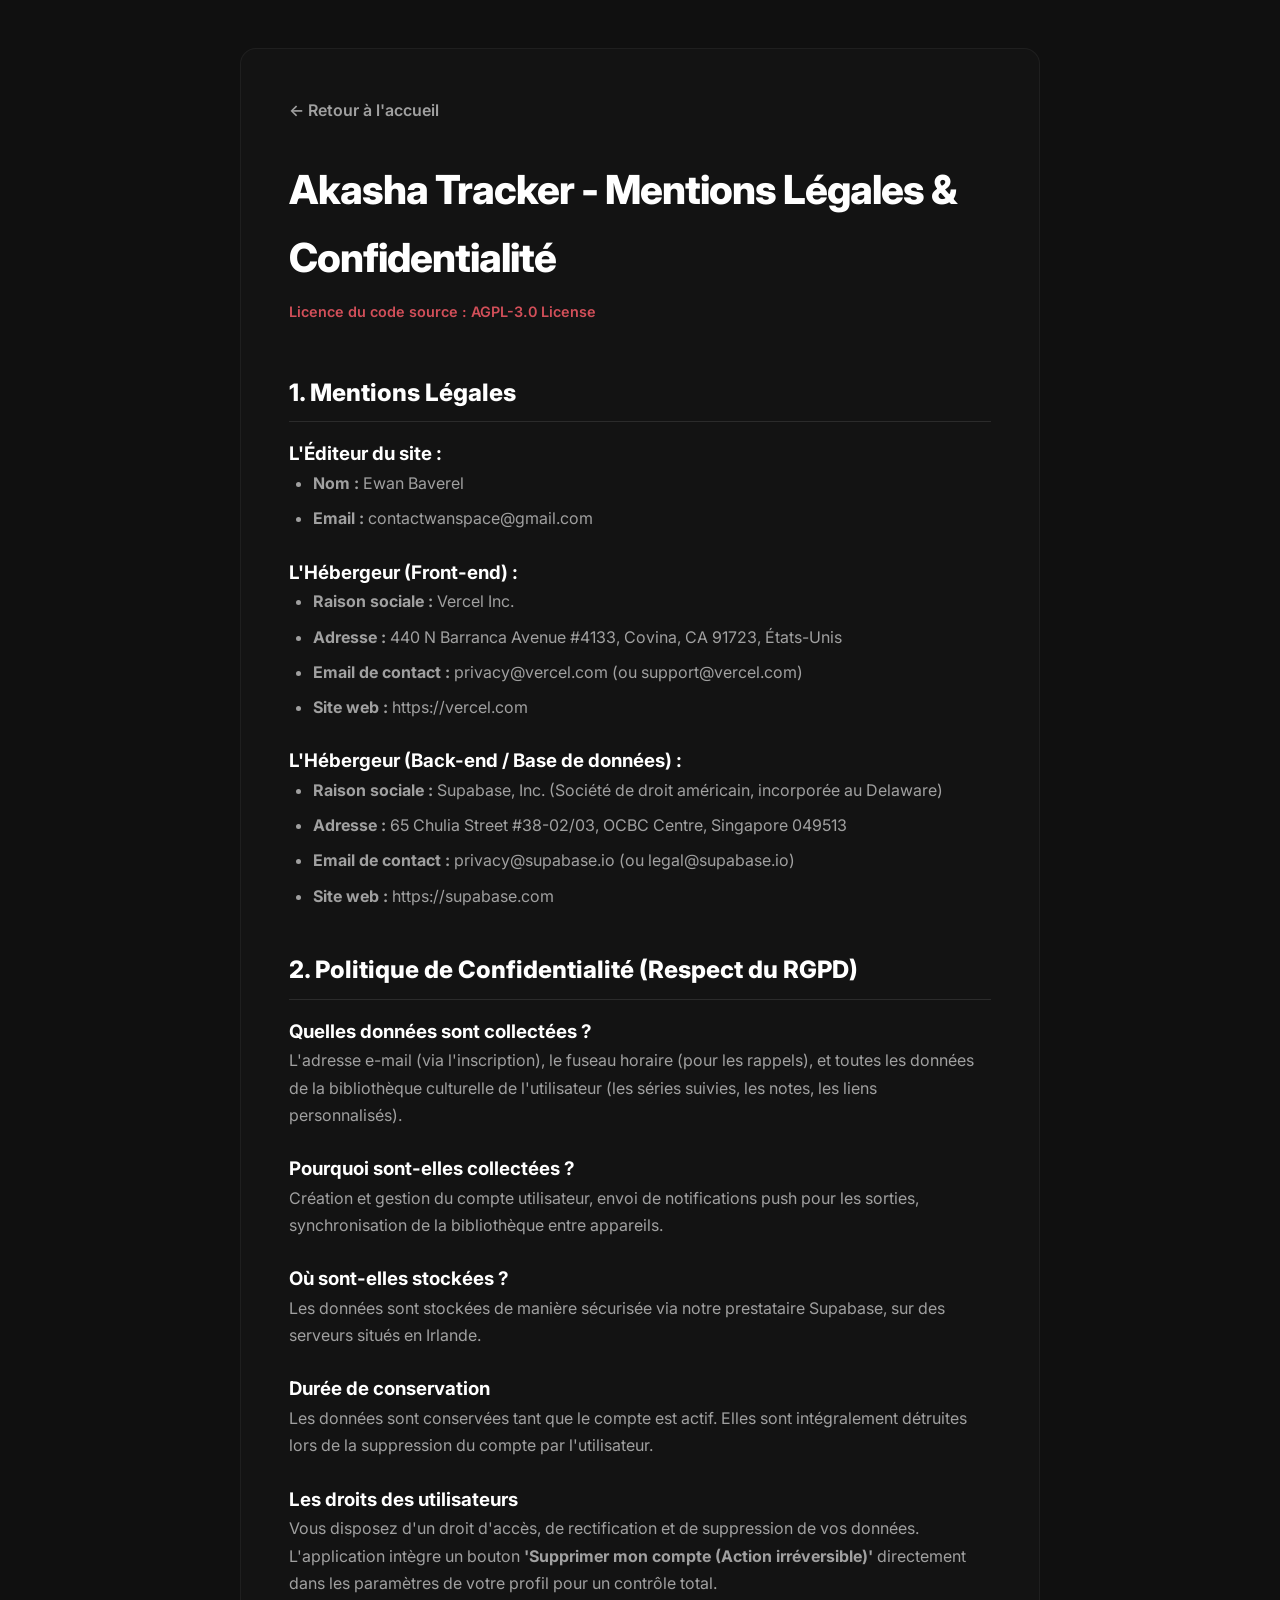
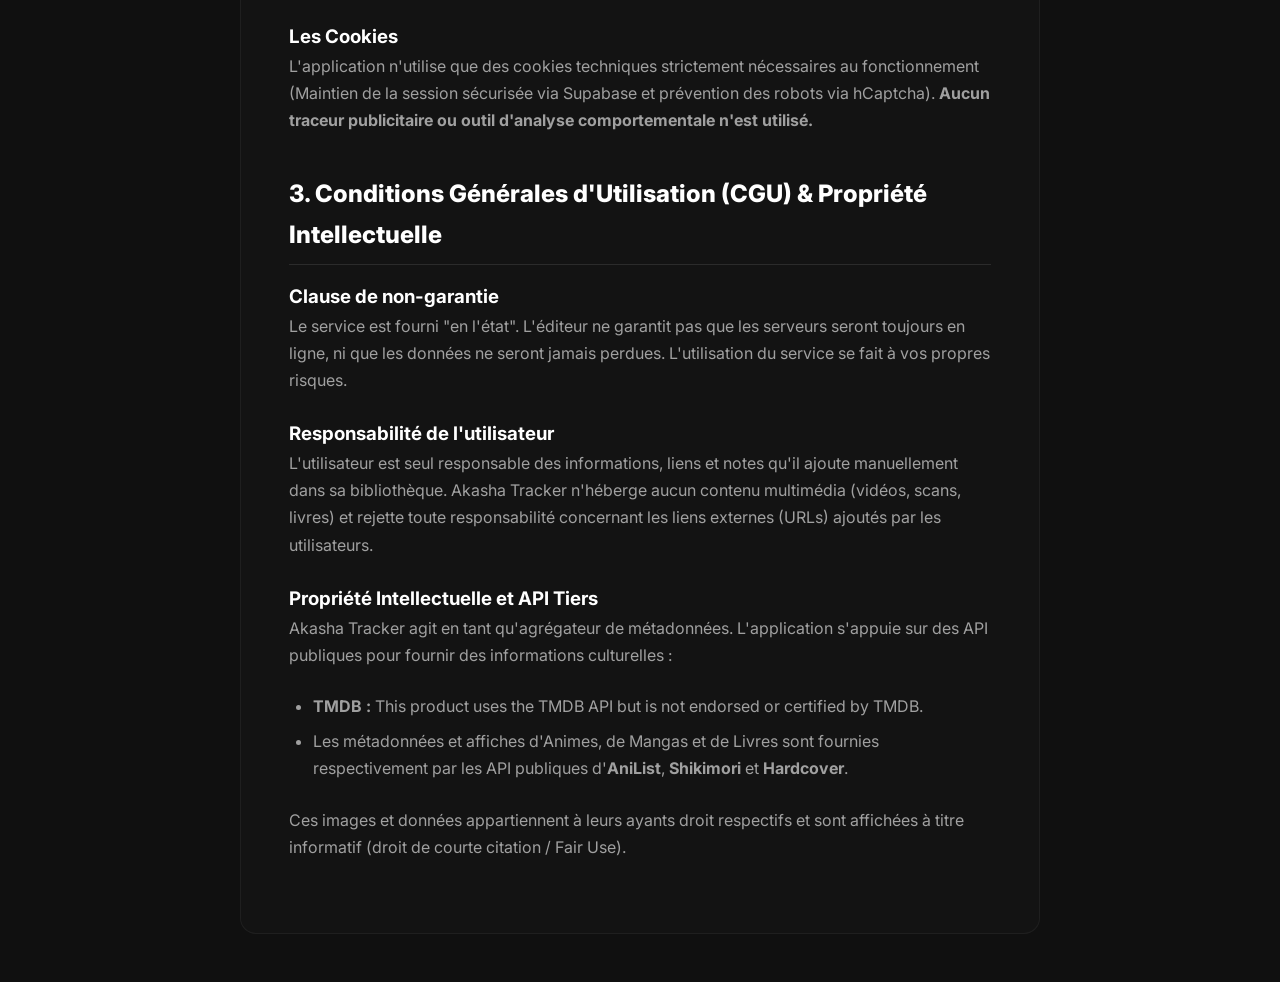
==== legal.html @ f6eb3586 "Add legal pages, 404 page and LICENSE Introduce site legal assets: add legal.html (French) and legal" ====
<!DOCTYPE html>
<html lang="fr">
<head>
    <meta charset="UTF-8">
    <meta name="viewport" content="width=device-width, initial-scale=1.0">
    <title>Akasha Tracker - Mentions Légales & Confidentialité</title>
    <meta name="description" content="Mentions légales, conditions d'utilisation et politique de confidentialité de l'application Akasha.">
    <link rel="stylesheet" href="/legal.css">
</head>
<body>
    <div class="legal-container">
        <div class="back-nav">
            <a href="/" class="btn-back">← Retour à l'accueil</a>
        </div>

        <h1>Akasha Tracker - Mentions Légales & Confidentialité</h1>
        <span class="last-updated">Licence du code source : AGPL-3.0 License <!-- --></span>

        <div class="legal-card">
            <h2>1. Mentions Légales <!-- --></h2>
            
            <h3>L'Éditeur du site :</h3>
            <ul>
                <li><strong>Nom :</strong> Ewan Baverel <!-- --></li>
                <li><strong>Email :</strong> contactwanspace@gmail.com <!-- --></li>
            </ul>

            <h3>L'Hébergeur (Front-end) :</h3>
            <ul>
                <li><strong>Raison sociale :</strong> Vercel Inc. <!-- --></li>
                <li><strong>Adresse :</strong> 440 N Barranca Avenue #4133, Covina, CA 91723, États-Unis <!-- --></li>
                <li><strong>Email de contact :</strong> privacy@vercel.com (ou support@vercel.com) <!-- --></li>
                <li><strong>Site web :</strong> https://vercel.com <!-- --></li>
            </ul>

            <h3>L'Hébergeur (Back-end / Base de données) :</h3>
            <ul>
                <li><strong>Raison sociale :</strong> Supabase, Inc. (Société de droit américain, incorporée au Delaware) <!-- --></li>
                <li><strong>Adresse :</strong> 65 Chulia Street #38-02/03, OCBC Centre, Singapore 049513 <!-- --></li>
                <li><strong>Email de contact :</strong> privacy@supabase.io (ou legal@supabase.io) <!-- --></li>
                <li><strong>Site web :</strong> https://supabase.com <!-- --></li>
            </ul>
        </div>

        <div class="legal-card">
            <h2>2. Politique de Confidentialité (Respect du RGPD) <!-- --></h2>
            
            <h3>Quelles données sont collectées ?</h3>
            <p>L'adresse e-mail (via l'inscription), le fuseau horaire (pour les rappels), et toutes les données de la bibliothèque culturelle de l'utilisateur (les séries suivies, les notes, les liens personnalisés). <!-- --></p>

            <h3>Pourquoi sont-elles collectées ?</h3>
            <p>Création et gestion du compte utilisateur, envoi de notifications push pour les sorties, synchronisation de la bibliothèque entre appareils. <!-- --></p>

            <h3>Où sont-elles stockées ?</h3>
            <p>Les données sont stockées de manière sécurisée via notre prestataire Supabase, sur des serveurs situés en Irlande. <!-- --></p>

            <h3>Durée de conservation</h3>
            <p>Les données sont conservées tant que le compte est actif. Elles sont intégralement détruites lors de la suppression du compte par l'utilisateur. <!-- --></p>

            <h3>Les droits des utilisateurs</h3>
            <p>Vous disposez d'un droit d'accès, de rectification et de suppression de vos données. L'application intègre un bouton <strong>'Supprimer mon compte (Action irréversible)'</strong> directement dans les paramètres de votre profil pour un contrôle total. <!-- --></p>

            <h3>Les Cookies</h3>
            <p>L'application n'utilise que des cookies techniques strictement nécessaires au fonctionnement (Maintien de la session sécurisée via Supabase et prévention des robots via hCaptcha). <strong>Aucun traceur publicitaire ou outil d'analyse comportementale n'est utilisé.</strong> <!-- --></p>
        </div>

        <div class="legal-card">
            <h2>3. Conditions Générales d'Utilisation (CGU) & Propriété Intellectuelle <!-- --></h2>
            
            <h3>Clause de non-garantie</h3>
            <p>Le service est fourni "en l'état". L'éditeur ne garantit pas que les serveurs seront toujours en ligne, ni que les données ne seront jamais perdues. L'utilisation du service se fait à vos propres risques. <!-- --></p>

            <h3>Responsabilité de l'utilisateur</h3>
            <p>L'utilisateur est seul responsable des informations, liens et notes qu'il ajoute manuellement dans sa bibliothèque. Akasha Tracker n'héberge aucun contenu multimédia (vidéos, scans, livres) et rejette toute responsabilité concernant les liens externes (URLs) ajoutés par les utilisateurs. <!-- --></p>

            <h3>Propriété Intellectuelle et API Tiers</h3>
            <p>Akasha Tracker agit en tant qu'agrégateur de métadonnées. L'application s'appuie sur des API publiques pour fournir des informations culturelles : <!-- --></p>
            <ul>
                <li><strong>TMDB :</strong> This product uses the TMDB API but is not endorsed or certified by TMDB. <!-- --></li>
                <li>Les métadonnées et affiches d'Animes, de Mangas et de Livres sont fournies respectivement par les API publiques d'<strong>AniList</strong>, <strong>Shikimori</strong> et <strong>Hardcover</strong>. <!-- --></li>
            </ul>
            <p>Ces images et données appartiennent à leurs ayants droit respectifs et sont affichées à titre informatif (droit de courte citation / Fair Use). <!-- --></p>
        </div>
    </div>
</body>
</html>
---- legal.css ----
/* legal.css - Optimisé pour la lisibilité de longs textes */
@import url('https://fonts.googleapis.com/css2?family=Inter:wght@400;600;800&display=swap');

:root {
    --bg-dark: #101010;
    --text-main: #ffffff;
    --text-muted: #a0a0a0;
    --akasha-red: #d24f59;
    --akasha-red-hover: #b8434c;
    --font-sans: 'Inter', sans-serif;
}

* { margin: 0; padding: 0; box-sizing: border-box; font-family: var(--font-sans); }

body {
    background-color: var(--bg-dark);
    color: var(--text-main);
    line-height: 1.7;
    padding: 3rem 1.5rem;
}

/* Conteneur restreint pour éviter les lignes infinies illisibles sur PC */
.legal-container {
    max-width: 800px;
    margin: 0 auto;
    background: rgba(22, 22, 22, 0.6);
    border: 1px solid rgba(255, 255, 255, 0.05);
    border-radius: 16px;
    padding: 3rem;
}

h1 { font-size: 2.5rem; font-weight: 800; margin-bottom: 0.5rem; letter-spacing: -1px; }
.last-updated { color: var(--akasha-red); font-weight: 600; font-size: 0.9rem; margin-bottom: 3rem; display: block; }

h2 { font-size: 1.5rem; font-weight: 800; margin-top: 2.5rem; margin-bottom: 1rem; border-bottom: 1px solid rgba(255,255,255,0.1); padding-bottom: 0.5rem; }

p, ul { color: var(--text-muted); margin-bottom: 1.5rem; font-size: 1rem; }
ul { padding-left: 1.5rem; }
li { margin-bottom: 0.5rem; }
a { color: var(--akasha-red); text-decoration: none; font-weight: 600; }
a:hover { text-decoration: underline; }

/* Bouton de retour en haut de page */
.back-nav { margin-bottom: 2rem; }
.btn-back { display: inline-flex; align-items: center; gap: 8px; color: var(--text-muted); text-decoration: none; font-weight: 600; transition: color 0.2s; }
.btn-back:hover { color: var(--text-main); text-decoration: none; }

@media (max-width: 768px) {
    .legal-container { padding: 1.5rem; border-radius: 12px; }
    h1 { font-size: 2rem; }
}
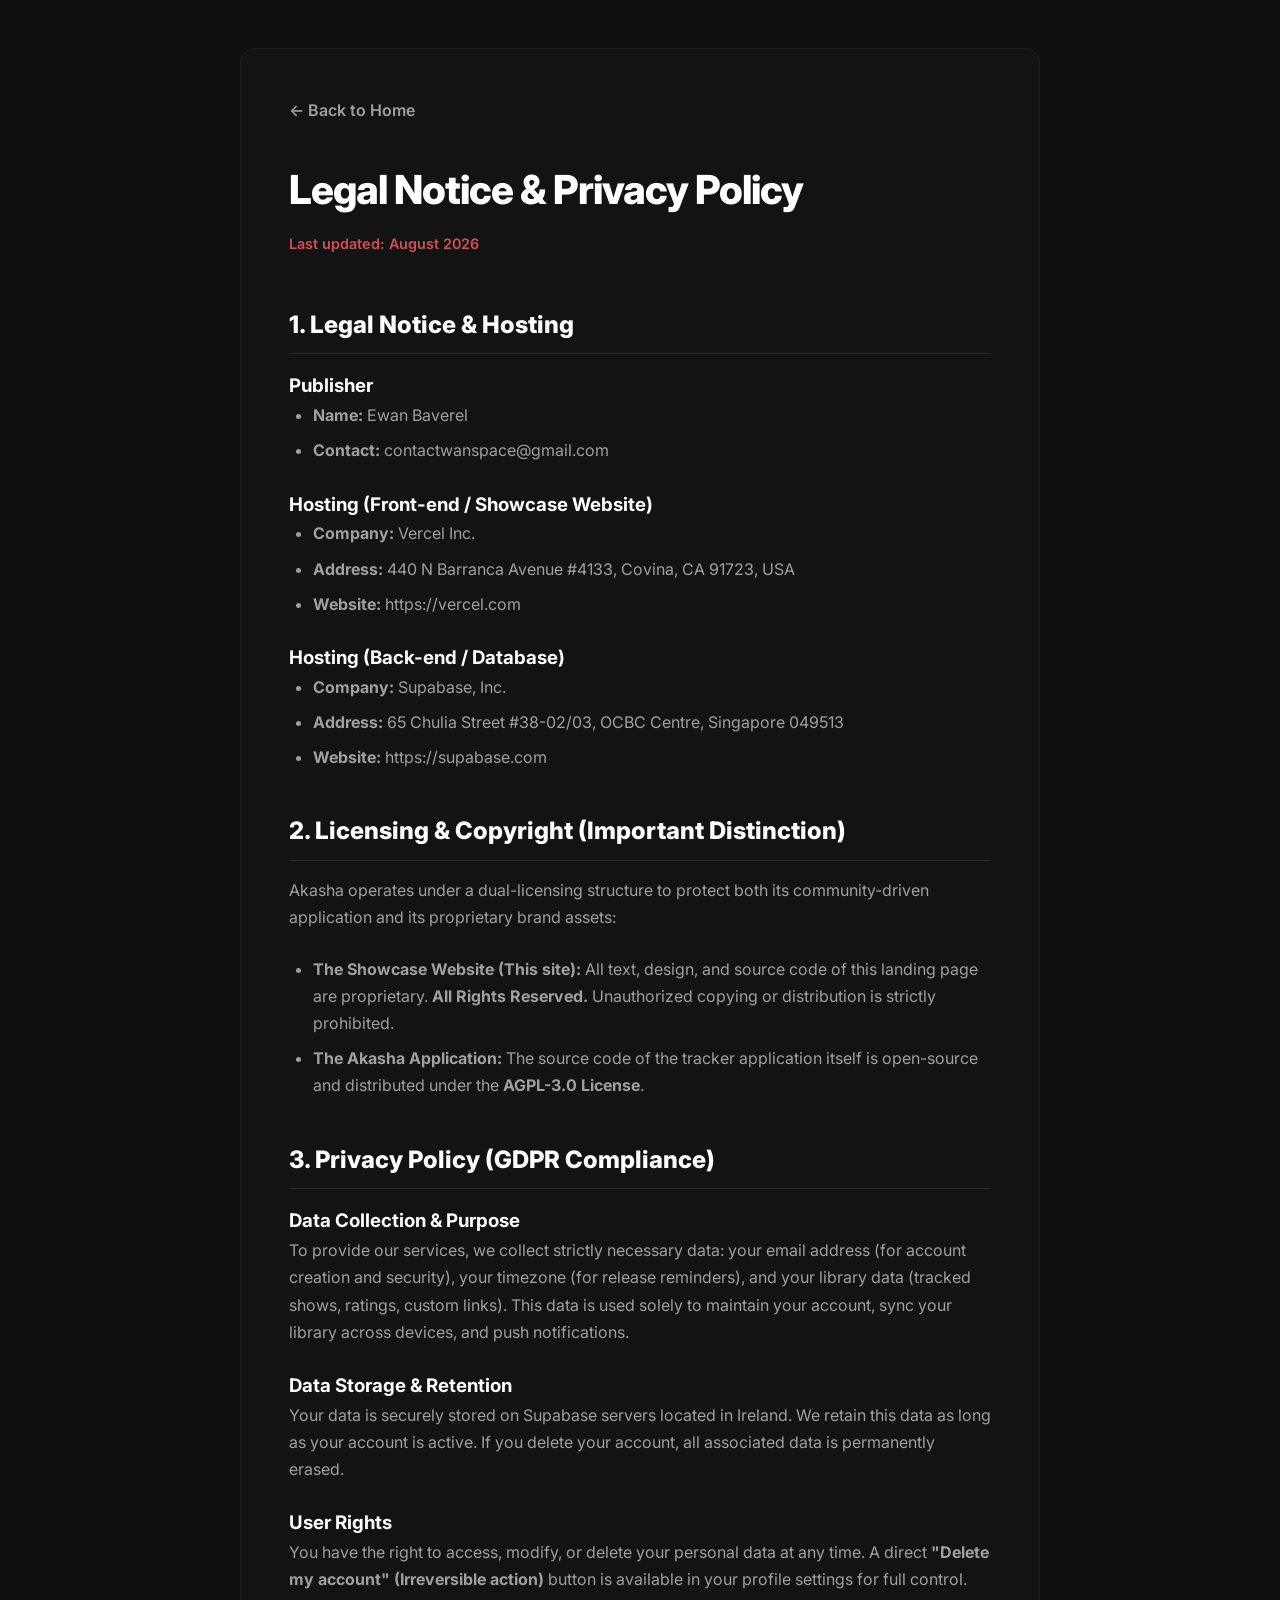
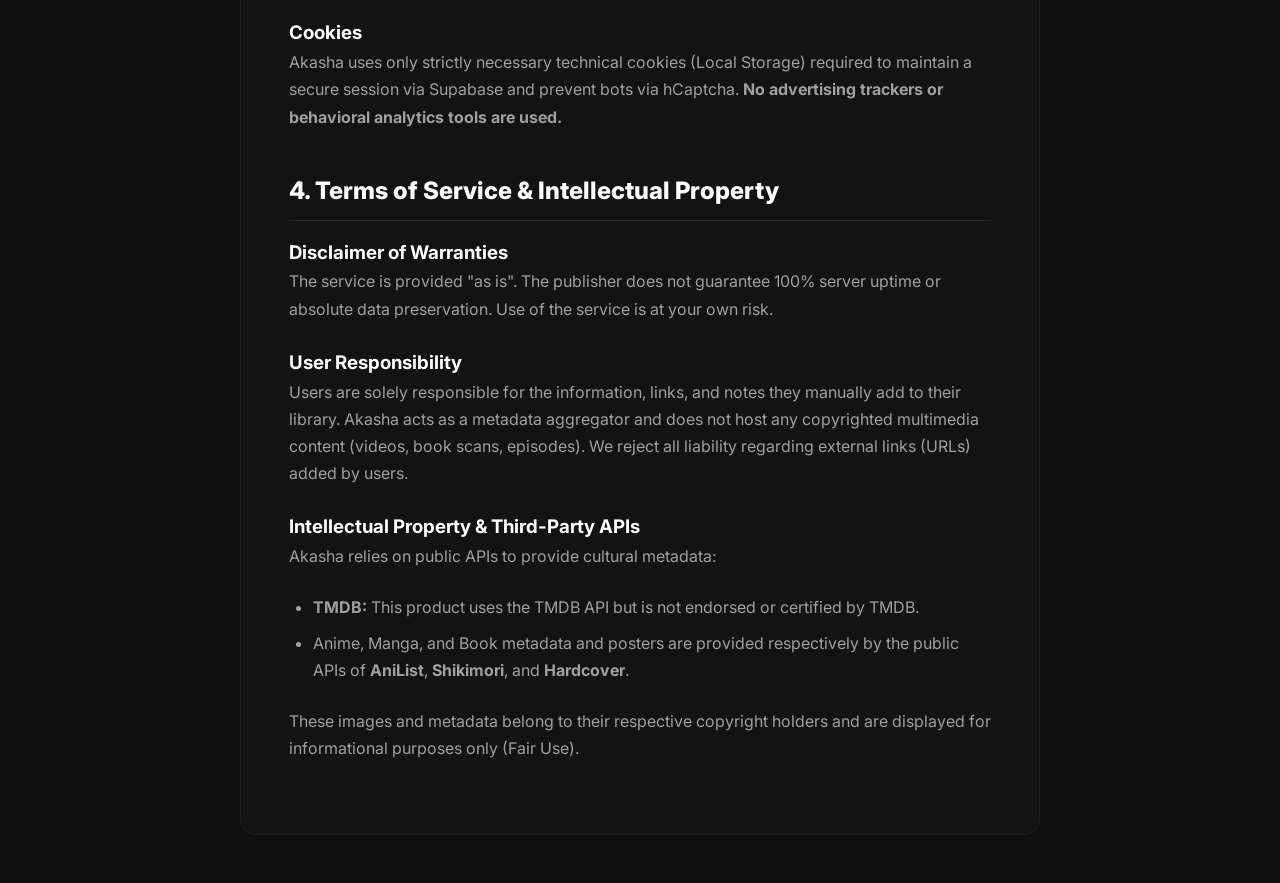
==== commit c75b30e2: "Update legal.html" ====
--- a/legal.html
+++ b/legal.html
@@ -1,85 +1,86 @@
 <!DOCTYPE html>
-<html lang="fr">
+<html lang="en">
 <head>
     <meta charset="UTF-8">
     <meta name="viewport" content="width=device-width, initial-scale=1.0">
-    <title>Akasha Tracker - Mentions Légales & Confidentialité</title>
-    <meta name="description" content="Mentions légales, conditions d'utilisation et politique de confidentialité de l'application Akasha.">
+    <title>Legal Notice & Privacy Policy - Akasha</title>
+    <meta name="description" content="Legal notice, terms of service, and privacy policy for the Akasha application and website.">
     <link rel="stylesheet" href="/legal.css">
 </head>
 <body>
     <div class="legal-container">
         <div class="back-nav">
-            <a href="/" class="btn-back">← Retour à l'accueil</a>
+            <a href="/" class="btn-back">← Back to Home</a>
         </div>
 
-        <h1>Akasha Tracker - Mentions Légales & Confidentialité</h1>
-        <span class="last-updated">Licence du code source : AGPL-3.0 License <!-- --></span>
+        <h1>Legal Notice & Privacy Policy</h1>
+        <span class="last-updated">Last updated: August 2026</span>
 
         <div class="legal-card">
-            <h2>1. Mentions Légales <!-- --></h2>
+            <h2>1. Legal Notice & Hosting</h2>
             
-            <h3>L'Éditeur du site :</h3>
+            <h3>Publisher</h3>
             <ul>
-                <li><strong>Nom :</strong> Ewan Baverel <!-- --></li>
-                <li><strong>Email :</strong> contactwanspace@gmail.com <!-- --></li>
+                <li><strong>Name:</strong> Ewan Baverel</li>
+                <li><strong>Contact:</strong> contactwanspace@gmail.com</li>
             </ul>
 
-            <h3>L'Hébergeur (Front-end) :</h3>
+            <h3>Hosting (Front-end / Showcase Website)</h3>
             <ul>
-                <li><strong>Raison sociale :</strong> Vercel Inc. <!-- --></li>
-                <li><strong>Adresse :</strong> 440 N Barranca Avenue #4133, Covina, CA 91723, États-Unis <!-- --></li>
-                <li><strong>Email de contact :</strong> privacy@vercel.com (ou support@vercel.com) <!-- --></li>
-                <li><strong>Site web :</strong> https://vercel.com <!-- --></li>
+                <li><strong>Company:</strong> Vercel Inc.</li>
+                <li><strong>Address:</strong> 440 N Barranca Avenue #4133, Covina, CA 91723, USA</li>
+                <li><strong>Website:</strong> https://vercel.com</li>
             </ul>
 
-            <h3>L'Hébergeur (Back-end / Base de données) :</h3>
+            <h3>Hosting (Back-end / Database)</h3>
             <ul>
-                <li><strong>Raison sociale :</strong> Supabase, Inc. (Société de droit américain, incorporée au Delaware) <!-- --></li>
-                <li><strong>Adresse :</strong> 65 Chulia Street #38-02/03, OCBC Centre, Singapore 049513 <!-- --></li>
-                <li><strong>Email de contact :</strong> privacy@supabase.io (ou legal@supabase.io) <!-- --></li>
-                <li><strong>Site web :</strong> https://supabase.com <!-- --></li>
+                <li><strong>Company:</strong> Supabase, Inc.</li>
+                <li><strong>Address:</strong> 65 Chulia Street #38-02/03, OCBC Centre, Singapore 049513</li>
+                <li><strong>Website:</strong> https://supabase.com</li>
             </ul>
         </div>
 
         <div class="legal-card">
-            <h2>2. Politique de Confidentialité (Respect du RGPD) <!-- --></h2>
-            
-            <h3>Quelles données sont collectées ?</h3>
-            <p>L'adresse e-mail (via l'inscription), le fuseau horaire (pour les rappels), et toutes les données de la bibliothèque culturelle de l'utilisateur (les séries suivies, les notes, les liens personnalisés). <!-- --></p>
-
-            <h3>Pourquoi sont-elles collectées ?</h3>
-            <p>Création et gestion du compte utilisateur, envoi de notifications push pour les sorties, synchronisation de la bibliothèque entre appareils. <!-- --></p>
-
-            <h3>Où sont-elles stockées ?</h3>
-            <p>Les données sont stockées de manière sécurisée via notre prestataire Supabase, sur des serveurs situés en Irlande. <!-- --></p>
-
-            <h3>Durée de conservation</h3>
-            <p>Les données sont conservées tant que le compte est actif. Elles sont intégralement détruites lors de la suppression du compte par l'utilisateur. <!-- --></p>
-
-            <h3>Les droits des utilisateurs</h3>
-            <p>Vous disposez d'un droit d'accès, de rectification et de suppression de vos données. L'application intègre un bouton <strong>'Supprimer mon compte (Action irréversible)'</strong> directement dans les paramètres de votre profil pour un contrôle total. <!-- --></p>
-
-            <h3>Les Cookies</h3>
-            <p>L'application n'utilise que des cookies techniques strictement nécessaires au fonctionnement (Maintien de la session sécurisée via Supabase et prévention des robots via hCaptcha). <strong>Aucun traceur publicitaire ou outil d'analyse comportementale n'est utilisé.</strong> <!-- --></p>
+            <h2>2. Licensing & Copyright (Important Distinction)</h2>
+            <p>Akasha operates under a dual-licensing structure to protect both its community-driven application and its proprietary brand assets:</p>
+            <ul>
+                <li><strong>The Showcase Website (This site):</strong> All text, design, and source code of this landing page are proprietary. <strong>All Rights Reserved.</strong> Unauthorized copying or distribution is strictly prohibited.</li>
+                <li><strong>The Akasha Application:</strong> The source code of the tracker application itself is open-source and distributed under the <strong>AGPL-3.0 License</strong>.</li>
+            </ul>
         </div>
 
         <div class="legal-card">
-            <h2>3. Conditions Générales d'Utilisation (CGU) & Propriété Intellectuelle <!-- --></h2>
+            <h2>3. Privacy Policy (GDPR Compliance)</h2>
             
-            <h3>Clause de non-garantie</h3>
-            <p>Le service est fourni "en l'état". L'éditeur ne garantit pas que les serveurs seront toujours en ligne, ni que les données ne seront jamais perdues. L'utilisation du service se fait à vos propres risques. <!-- --></p>
+            <h3>Data Collection & Purpose</h3>
+            <p>To provide our services, we collect strictly necessary data: your email address (for account creation and security), your timezone (for release reminders), and your library data (tracked shows, ratings, custom links). This data is used solely to maintain your account, sync your library across devices, and push notifications.</p>
 
-            <h3>Responsabilité de l'utilisateur</h3>
-            <p>L'utilisateur est seul responsable des informations, liens et notes qu'il ajoute manuellement dans sa bibliothèque. Akasha Tracker n'héberge aucun contenu multimédia (vidéos, scans, livres) et rejette toute responsabilité concernant les liens externes (URLs) ajoutés par les utilisateurs. <!-- --></p>
+            <h3>Data Storage & Retention</h3>
+            <p>Your data is securely stored on Supabase servers located in Ireland. We retain this data as long as your account is active. If you delete your account, all associated data is permanently erased.</p>
 
-            <h3>Propriété Intellectuelle et API Tiers</h3>
-            <p>Akasha Tracker agit en tant qu'agrégateur de métadonnées. L'application s'appuie sur des API publiques pour fournir des informations culturelles : <!-- --></p>
+            <h3>User Rights</h3>
+            <p>You have the right to access, modify, or delete your personal data at any time. A direct <strong>"Delete my account" (Irreversible action)</strong> button is available in your profile settings for full control.</p>
+
+            <h3>Cookies</h3>
+            <p>Akasha uses only strictly necessary technical cookies (Local Storage) required to maintain a secure session via Supabase and prevent bots via hCaptcha. <strong>No advertising trackers or behavioral analytics tools are used.</strong></p>
+        </div>
+
+        <div class="legal-card">
+            <h2>4. Terms of Service & Intellectual Property</h2>
+            
+            <h3>Disclaimer of Warranties</h3>
+            <p>The service is provided "as is". The publisher does not guarantee 100% server uptime or absolute data preservation. Use of the service is at your own risk.</p>
+
+            <h3>User Responsibility</h3>
+            <p>Users are solely responsible for the information, links, and notes they manually add to their library. Akasha acts as a metadata aggregator and does not host any copyrighted multimedia content (videos, book scans, episodes). We reject all liability regarding external links (URLs) added by users.</p>
+
+            <h3>Intellectual Property & Third-Party APIs</h3>
+            <p>Akasha relies on public APIs to provide cultural metadata:</p>
             <ul>
-                <li><strong>TMDB :</strong> This product uses the TMDB API but is not endorsed or certified by TMDB. <!-- --></li>
-                <li>Les métadonnées et affiches d'Animes, de Mangas et de Livres sont fournies respectivement par les API publiques d'<strong>AniList</strong>, <strong>Shikimori</strong> et <strong>Hardcover</strong>. <!-- --></li>
+                <li><strong>TMDB:</strong> This product uses the TMDB API but is not endorsed or certified by TMDB.</li>
+                <li>Anime, Manga, and Book metadata and posters are provided respectively by the public APIs of <strong>AniList</strong>, <strong>Shikimori</strong>, and <strong>Hardcover</strong>.</li>
             </ul>
-            <p>Ces images et données appartiennent à leurs ayants droit respectifs et sont affichées à titre informatif (droit de courte citation / Fair Use). <!-- --></p>
+            <p>These images and metadata belong to their respective copyright holders and are displayed for informational purposes only (Fair Use).</p>
         </div>
     </div>
 </body>
